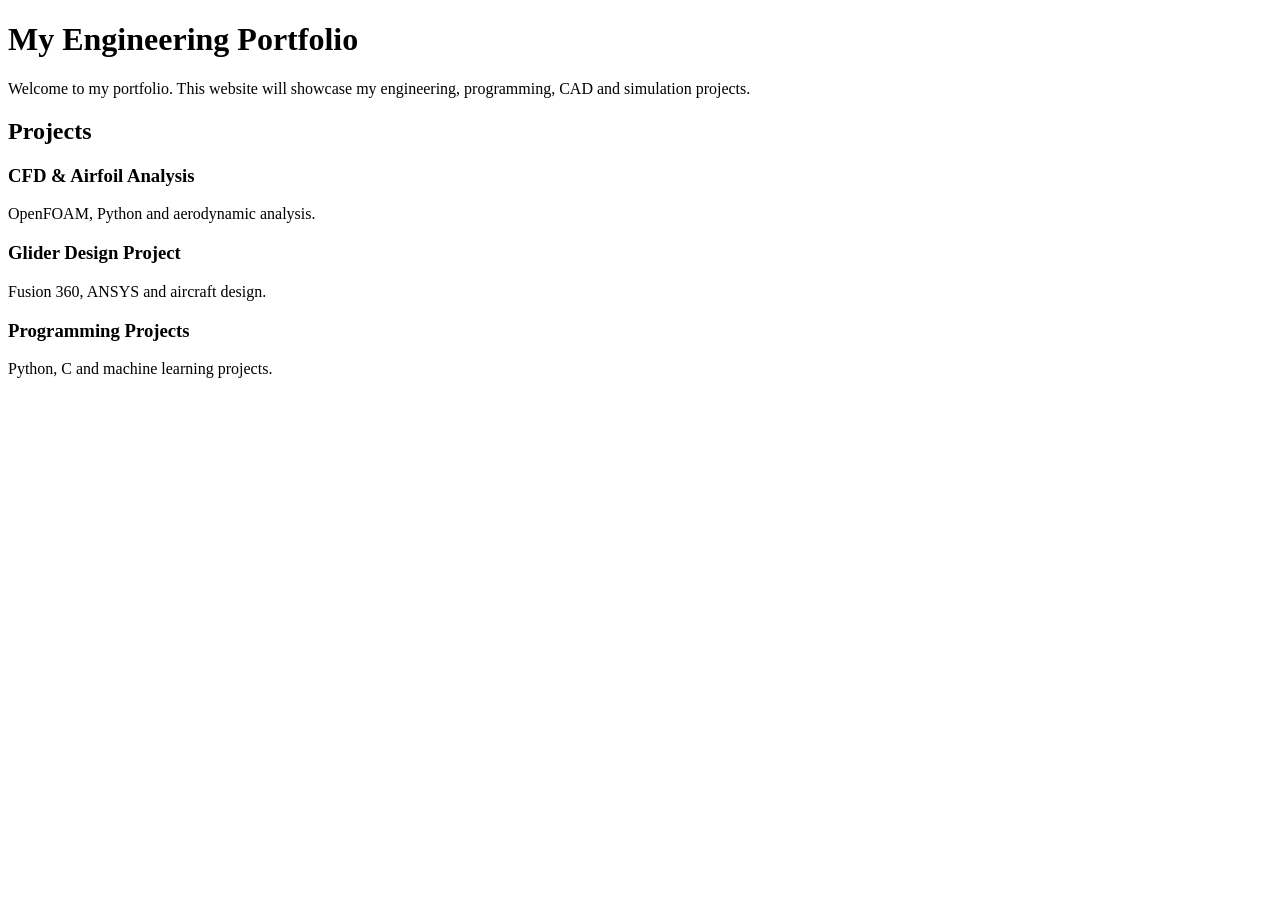
==== index.html @ cc8a3a29 "Create index.html for engineering portfolio This file serves as an introductory page for showcasing " ====
<!DOCTYPE html>
<html lang="en">
<head>
    <meta charset="UTF-8">
    <meta name="viewport" content="width=device-width, initial-scale=1.0">
    <title>Engineering Portfolio</title>
</head>

<body>

    <h1>My Engineering Portfolio</h1>

    <p>
        Welcome to my portfolio. This website will showcase my engineering,
        programming, CAD and simulation projects.
    </p>

    <h2>Projects</h2>

    <h3>CFD & Airfoil Analysis</h3>
    <p>OpenFOAM, Python and aerodynamic analysis.</p>

    <h3>Glider Design Project</h3>
    <p>Fusion 360, ANSYS and aircraft design.</p>

    <h3>Programming Projects</h3>
    <p>Python, C and machine learning projects.</p>

</body>
</html>
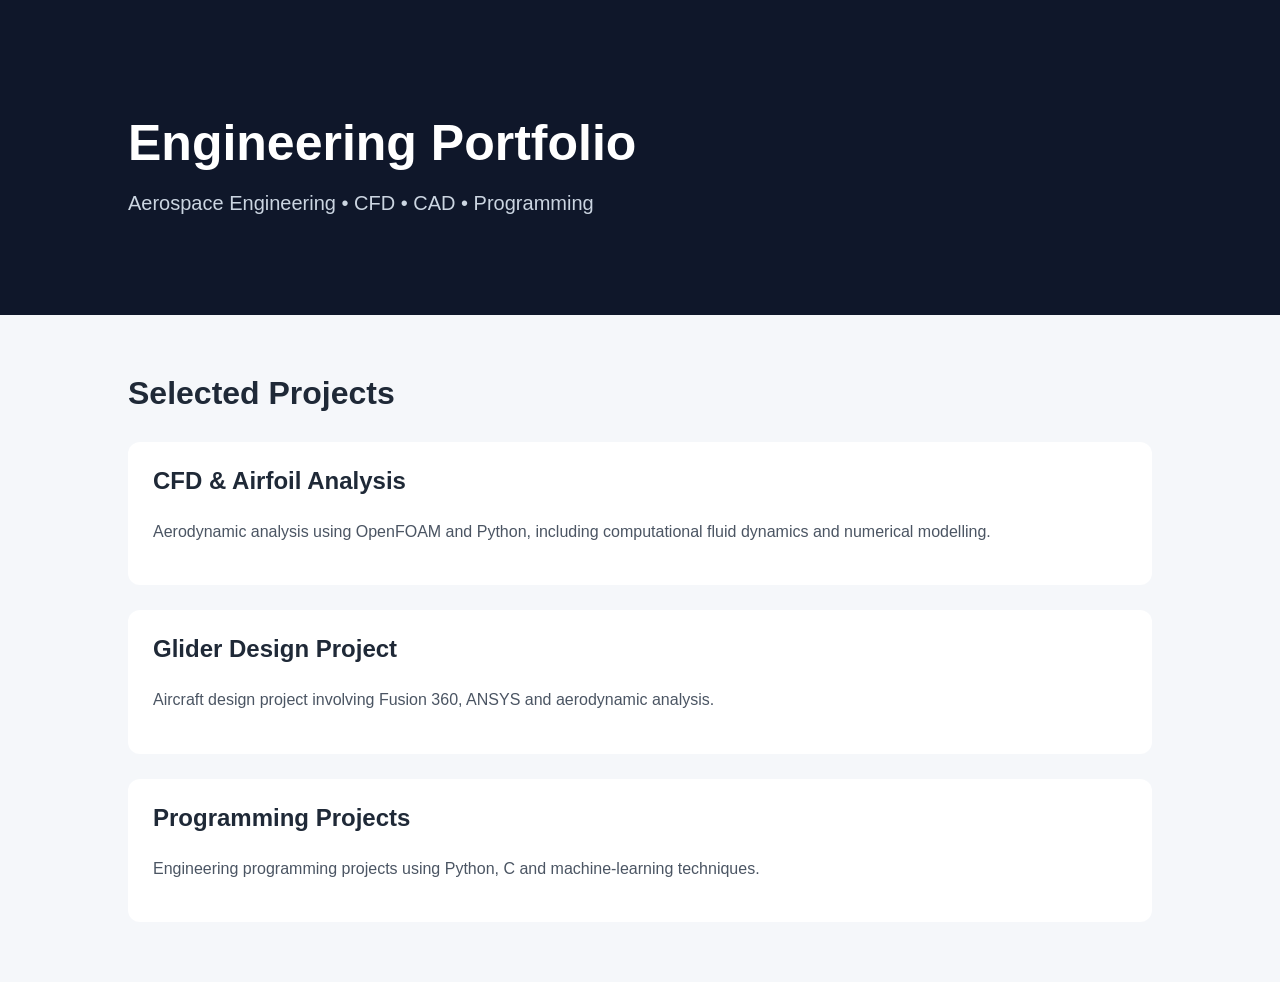
==== commit a8914396: "Revise engineering portfolio layout and content Updated the structure and content of the engineering" ====
--- a/index.html
+++ b/index.html
@@ -1,30 +1,71 @@
 <!DOCTYPE html>
 <html lang="en">
+
 <head>
     <meta charset="UTF-8">
     <meta name="viewport" content="width=device-width, initial-scale=1.0">
+
     <title>Engineering Portfolio</title>
+
+    <link rel="stylesheet" href="style.css">
 </head>
 
 <body>
 
-    <h1>My Engineering Portfolio</h1>
+<header>
+
+    <h1>Engineering Portfolio</h1>
 
     <p>
-        Welcome to my portfolio. This website will showcase my engineering,
-        programming, CAD and simulation projects.
+        Aerospace Engineering • CFD • CAD • Programming
     </p>
 
-    <h2>Projects</h2>
+</header>
 
-    <h3>CFD & Airfoil Analysis</h3>
-    <p>OpenFOAM, Python and aerodynamic analysis.</p>
 
-    <h3>Glider Design Project</h3>
-    <p>Fusion 360, ANSYS and aircraft design.</p>
+<main>
 
-    <h3>Programming Projects</h3>
-    <p>Python, C and machine learning projects.</p>
+    <h2>Selected Projects</h2>
+
+
+    <div class="project">
+
+        <h3>CFD & Airfoil Analysis</h3>
+
+        <p>
+            Aerodynamic analysis using OpenFOAM and Python,
+            including computational fluid dynamics and numerical modelling.
+        </p>
+
+    </div>
+
+
+    <div class="project">
+
+        <h3>Glider Design Project</h3>
+
+        <p>
+            Aircraft design project involving Fusion 360,
+            ANSYS and aerodynamic analysis.
+        </p>
+
+    </div>
+
+
+    <div class="project">
+
+        <h3>Programming Projects</h3>
+
+        <p>
+            Engineering programming projects using Python,
+            C and machine-learning techniques.
+        </p>
+
+    </div>
+
+</main>
+
 
 </body>
+
 </html>
--- a/style.css
+++ b/style.css
@@ -0,0 +1,49 @@
+body {
+    margin: 0;
+    font-family: Arial, sans-serif;
+    background-color: #f5f7fa;
+    color: #1f2937;
+}
+
+header {
+    background-color: #0f172a;
+    color: white;
+    padding: 80px 10%;
+}
+
+header h1 {
+    font-size: 50px;
+    margin-bottom: 10px;
+}
+
+header p {
+    font-size: 20px;
+    color: #cbd5e1;
+}
+
+main {
+    width: 80%;
+    margin: 60px auto;
+}
+
+h2 {
+    font-size: 32px;
+    margin-bottom: 30px;
+}
+
+.project {
+    background-color: white;
+    padding: 25px;
+    margin-bottom: 25px;
+    border-radius: 12px;
+}
+
+.project h3 {
+    margin-top: 0;
+    font-size: 24px;
+}
+
+.project p {
+    color: #4b5563;
+    line-height: 1.6;
+}
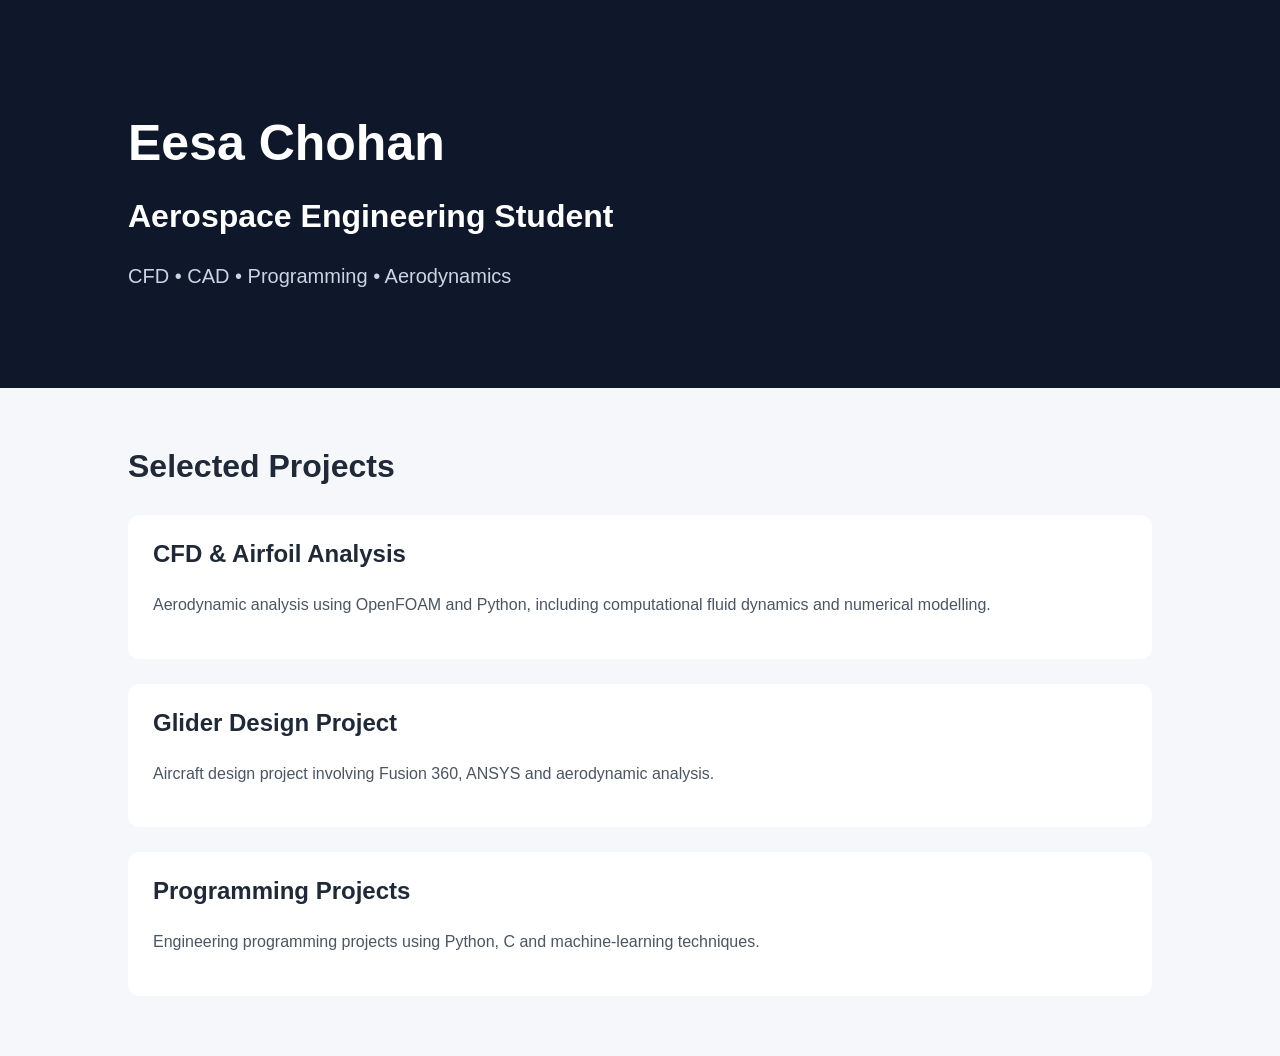
==== commit 4aeffb2e: "Update header with name and additional skills" ====
--- a/index.html
+++ b/index.html
@@ -14,10 +14,12 @@
 
 <header>
 
-    <h1>Engineering Portfolio</h1>
+    <h1>Eesa Chohan</h1>
+
+    <h2>Aerospace Engineering Student</h2>
 
     <p>
-        Aerospace Engineering • CFD • CAD • Programming
+        CFD • CAD • Programming • Aerodynamics
     </p>
 
 </header>
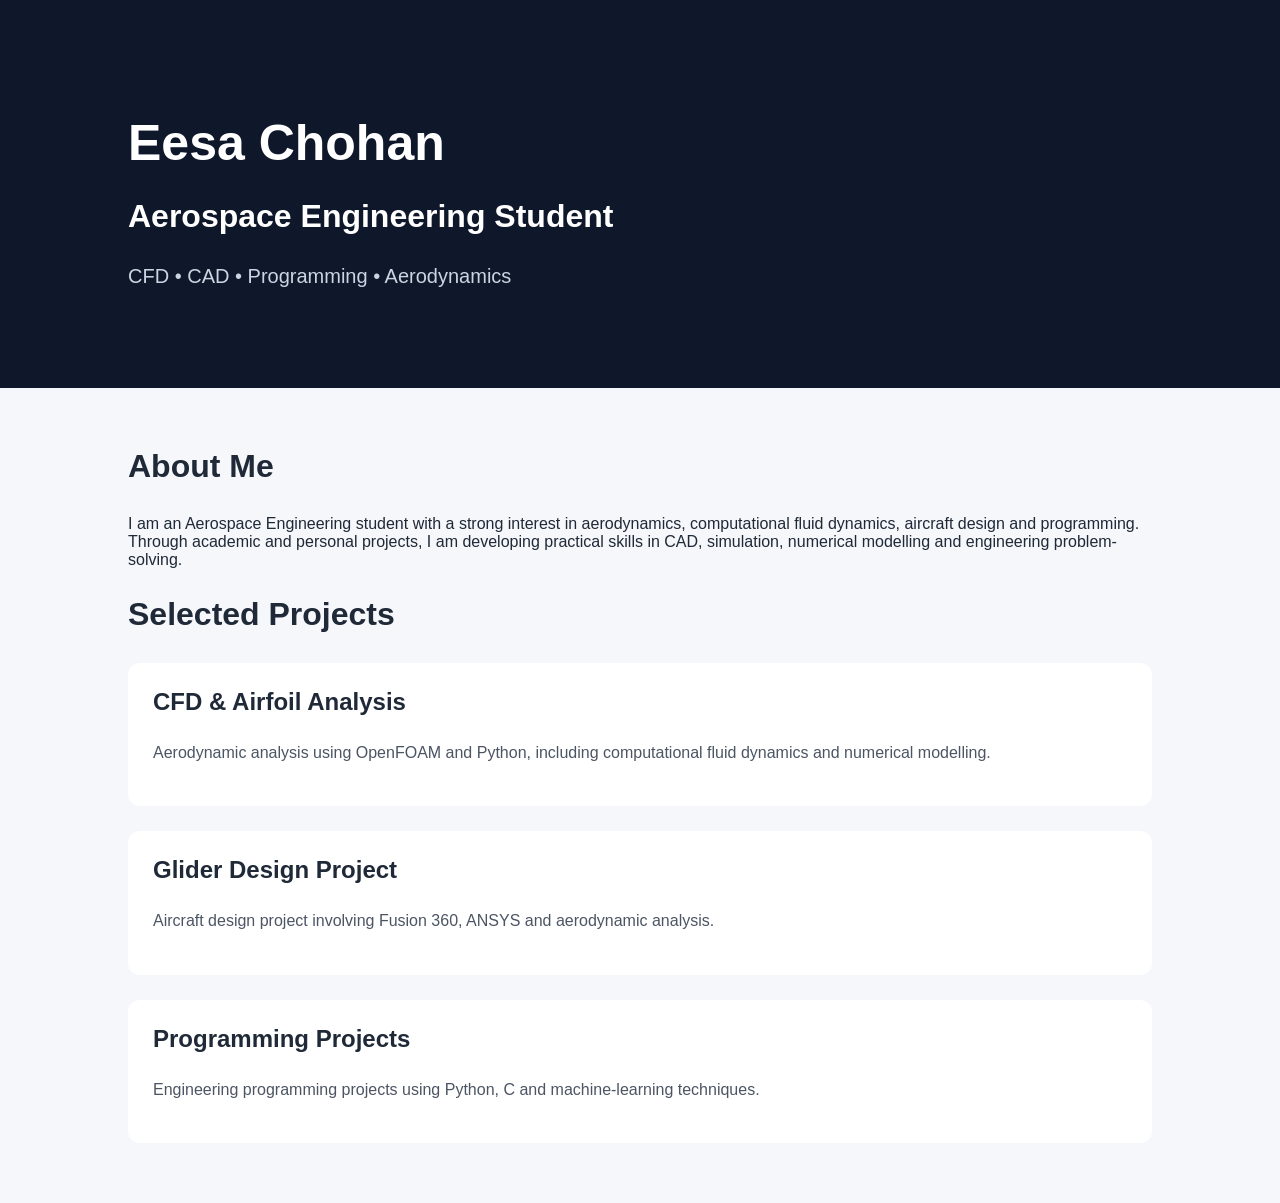
==== commit 58e63ce1: "Add 'About Me' section to index.html Added an 'About Me' section with personal details." ====
--- a/index.html
+++ b/index.html
@@ -26,6 +26,22 @@
 
 
 <main>
+
+    <section class="about">
+
+        <h2>About Me</h2>
+
+        <p>
+            I am an Aerospace Engineering student with a strong
+            interest in aerodynamics, computational fluid dynamics,
+            aircraft design and programming.
+
+            Through academic and personal projects, I am developing
+            practical skills in CAD, simulation, numerical modelling
+            and engineering problem-solving.
+        </p>
+
+    </section>
 
     <h2>Selected Projects</h2>
 
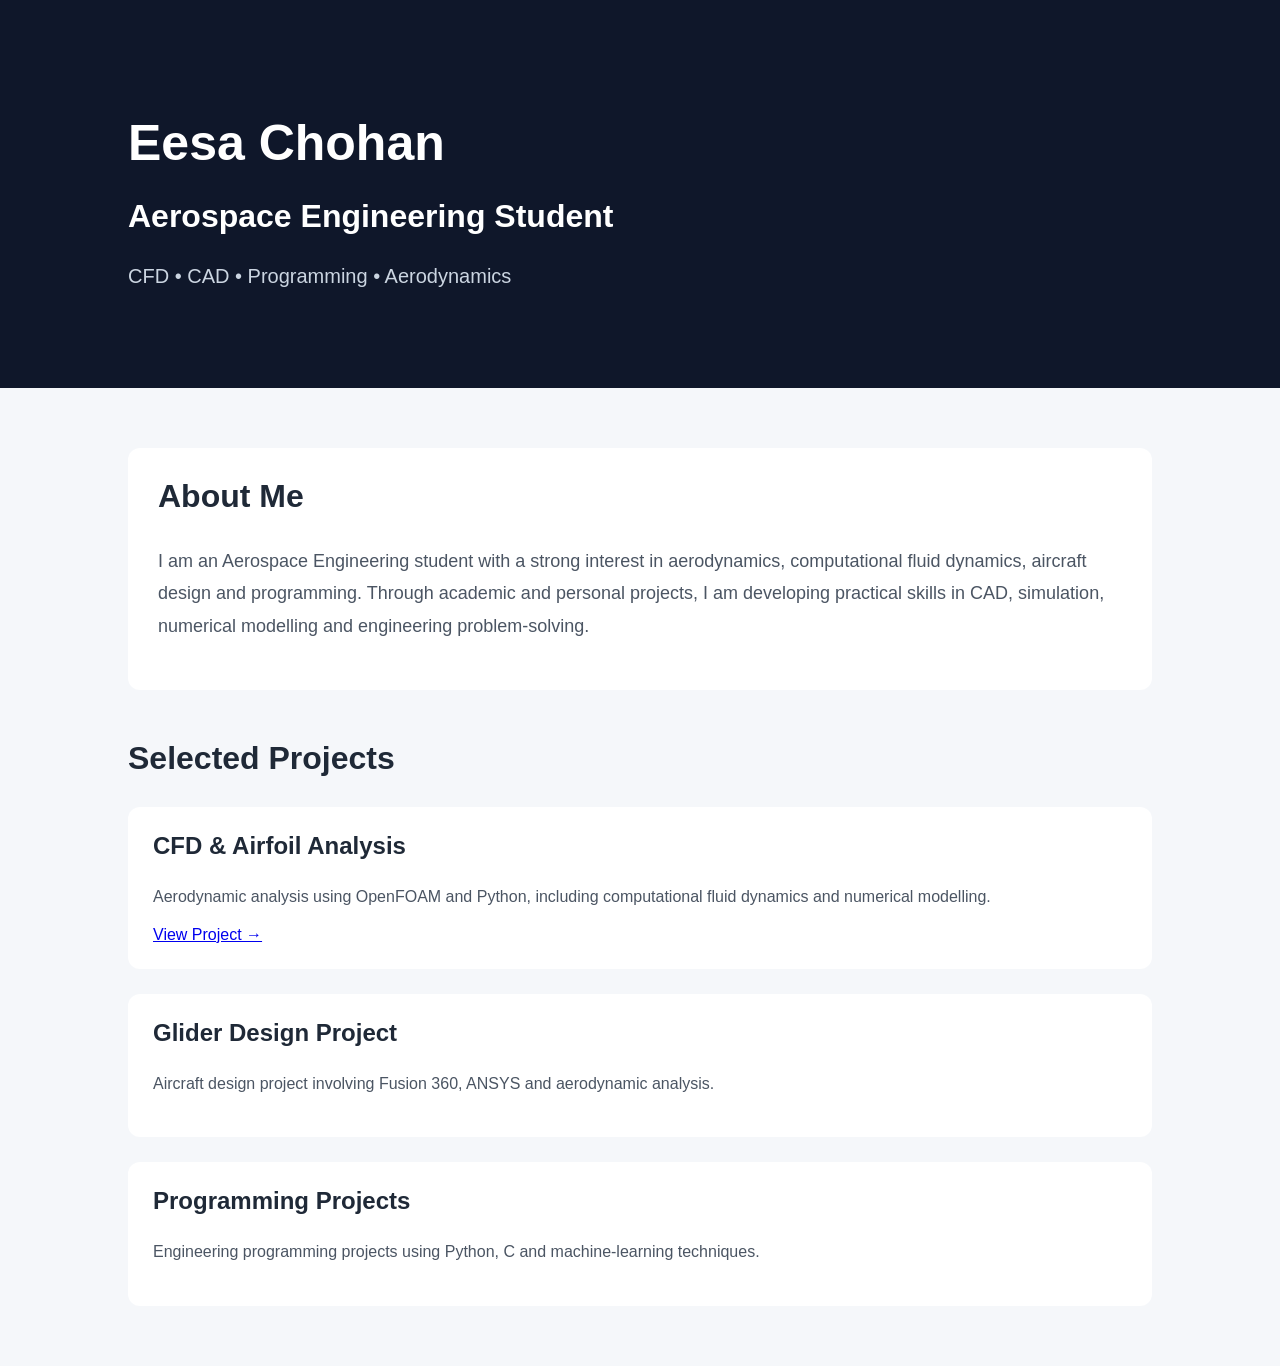
==== commit ad228571: "Add link to CFD project in index.html" ====
--- a/index.html
+++ b/index.html
@@ -54,7 +54,7 @@
             Aerodynamic analysis using OpenFOAM and Python,
             including computational fluid dynamics and numerical modelling.
         </p>
-
+        <a href="cfd.html">View Project →</a>
     </div>
 
 
--- a/style.css
+++ b/style.css
@@ -42,7 +42,22 @@
     margin-top: 0;
     font-size: 24px;
 }
+.about {
+    background-color: white;
+    padding: 30px;
+    margin-bottom: 50px;
+    border-radius: 12px;
+}
 
+.about h2 {
+    margin-top: 0;
+}
+
+.about p {
+    font-size: 18px;
+    line-height: 1.8;
+    color: #4b5563;
+}
 .project p {
     color: #4b5563;
     line-height: 1.6;
